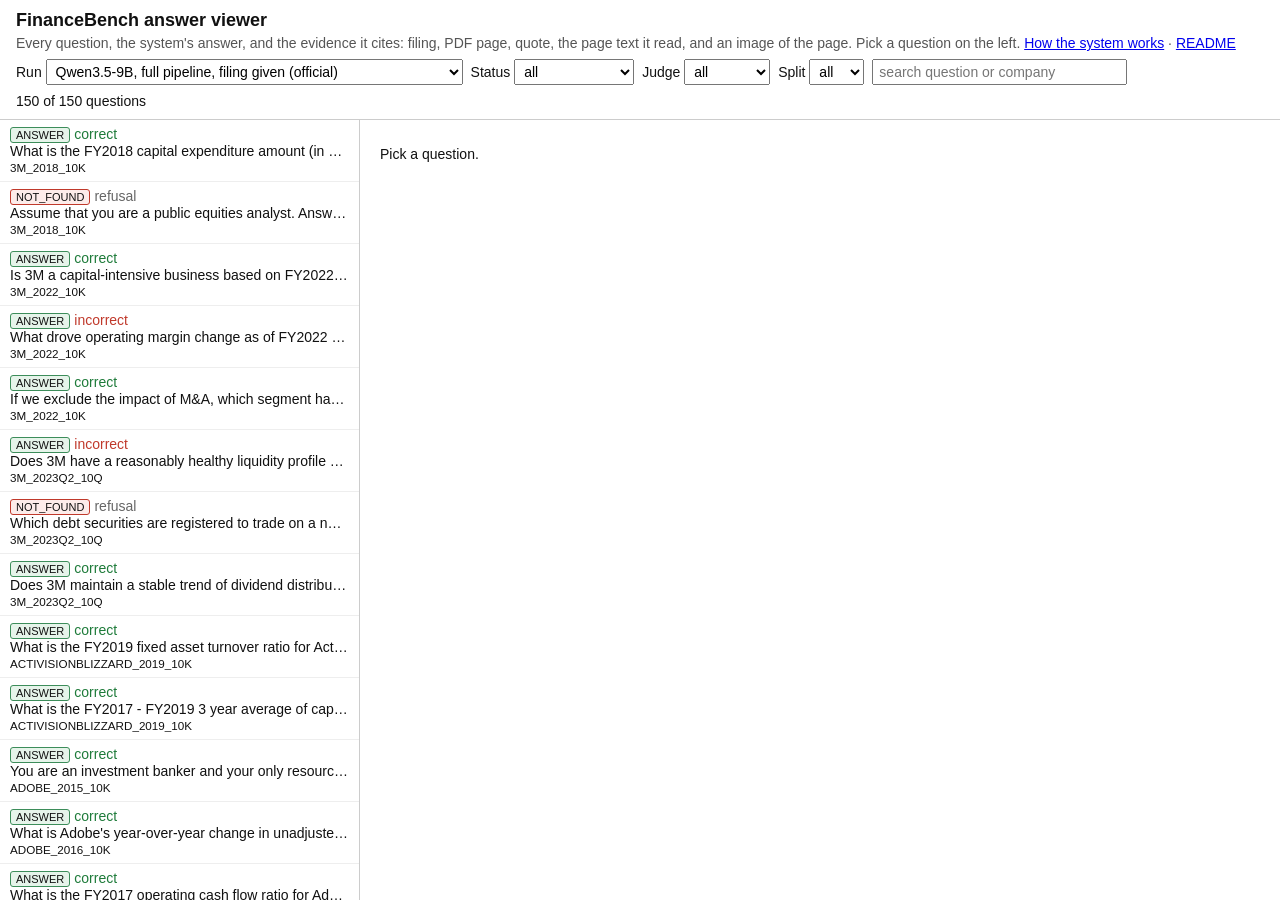
==== viewer/index.html @ c067d9ef "Local answer viewer: answers, computation, cited pages with highlighted quotes and page images, veri" ====
<!doctype html>
<html lang="en">
<head>
<meta charset="utf-8">
<meta name="viewport" content="width=device-width, initial-scale=1">
<title>FinanceBench answer viewer</title>
<style>
  :root { --line:#ccc; --muted:#555; --hl:#fff3a8; }
  body { font-family: "Helvetica Neue", Helvetica, Arial, sans-serif; font-size: 14px; margin: 0; color:#111; background:#fff; }
  header { padding: 10px 16px; border-bottom: 1px solid var(--line); }
  header h1 { font-size: 18px; margin: 0 0 4px; }
  header p { margin: 0 0 8px; color: var(--muted); }
  .controls { display:flex; flex-wrap:wrap; gap:8px; align-items:center; }
  select, input { font: inherit; padding: 3px 5px; }
  main { display:grid; grid-template-columns: 360px 1fr; height: calc(100vh - 120px); }
  #list { overflow:auto; border-right:1px solid var(--line); }
  #list div.item { padding:6px 10px; border-bottom:1px solid #eee; cursor:pointer; }
  #list div.item:hover { background:#f5f5f5; }
  #list div.item.sel { background:#e8eefb; }
  #list .q { display:block; overflow:hidden; text-overflow:ellipsis; white-space:nowrap; }
  #detail { overflow:auto; padding: 12px 20px 40px; }
  .tag { display:inline-block; font-size:11px; padding:1px 5px; border:1px solid #999; border-radius:3px; margin-right:4px; }
  .ANSWER { background:#e6f4ea; border-color:#3c8d5a; } .NOT_FOUND { background:#fdecea; border-color:#c0392b; }
  .AMBIGUOUS { background:#fff6d6; border-color:#b8962e; } .BARE { background:#eee; }
  .correct { color:#1e7b3a; } .incorrect { color:#c0392b; } .refusal { color:#666; }
  h2 { font-size: 16px; margin: 0 0 6px; } h3 { font-size: 14px; margin: 18px 0 6px; border-bottom:1px solid #eee; }
  .meta { color: var(--muted); margin-bottom: 8px; }
  .answer { font-size: 15px; background:#fafafa; border:1px solid #eee; padding:8px 10px; }
  code, pre { font-family: Menlo, Consolas, monospace; font-size: 12px; }
  pre { background:#fafafa; border:1px solid #eee; padding:6px 8px; max-height: 260px; overflow:auto; white-space:pre-wrap; }
  pre mark { background: var(--hl); }
  .ev { border:1px solid var(--line); padding:8px 10px; margin-bottom:10px; }
  .ev .row { display:grid; grid-template-columns: 1fr 260px; gap: 12px; }
  .ev img { width: 100%; border:1px solid var(--line); cursor: zoom-in; }
  details { margin-top: 6px; } summary { cursor:pointer; color:#234; }
  table { border-collapse: collapse; } td { padding: 2px 8px 2px 0; vertical-align: top; }
  #overlay { position:fixed; inset:0; background:rgba(0,0,0,.75); display:none; align-items:flex-start; justify-content:center; overflow:auto; z-index:9; }
  #overlay img { max-width: 900px; width: 95%; margin: 20px 0; background:#fff; }
  #flow { display:none; padding: 10px 16px; border-bottom:1px solid var(--line); }
  #flow img { max-width: 760px; width: 100%; }
  @media (max-width: 800px) { main { grid-template-columns: 1fr; height:auto; } #list { max-height: 40vh; } .ev .row { grid-template-columns: 1fr; } }
</style>
</head>
<body>
<header>
  <h1>FinanceBench answer viewer</h1>
  <p>Every question, the system's answer, and the evidence it cites: filing, PDF page, quote, the page text it read, and an image of the page. Pick a question on the left.
     <a href="#" id="flowlink">How the system works</a> · <a href="../README.md">README</a></p>
  <div class="controls">
    <label>Run <select id="run"></select></label>
    <label>Status <select id="status"><option value="">all</option><option>ANSWER</option><option>NOT_FOUND</option><option>AMBIGUOUS</option><option>BARE</option></select></label>
    <label>Judge <select id="judge"><option value="">all</option><option>correct</option><option>incorrect</option><option>refusal</option></select></label>
    <label>Split <select id="split"><option value="">all</option><option>dev</option><option>test</option></select></label>
    <input id="search" placeholder="search question or company" size="28">
    <span id="count"></span>
  </div>
</header>
<div id="flow"><img src="../docs/diagrams/system-flow.svg" alt="System flow diagram"></div>
<main>
  <div id="list"></div>
  <div id="detail"><p>Pick a question.</p></div>
</main>
<div id="overlay"><img alt=""></div>
<script src="data.js"></script>
<script>
const D = window.DATA, Q = Object.fromEntries(D.questions.map(q => [q.qid, q]));
const $ = id => document.getElementById(id);
const esc = s => String(s ?? "").replace(/[&<>"]/g, c => ({"&":"&amp;","<":"&lt;",">":"&gt;",'"':"&quot;"}[c]));
const norm = s => String(s ?? "").replace(/[\s|]+/g, "").toLowerCase();
let sel = null;

D.runs.forEach((r, i) => $("run").add(new Option(r.label, i)));
["run","status","judge","split"].forEach(id => $(id).onchange = render);
$("search").oninput = render;
$("flowlink").onclick = e => { e.preventDefault(); const f = $("flow"); f.style.display = f.style.display === "block" ? "none" : "block"; };
$("overlay").onclick = () => $("overlay").style.display = "none";

function run() { return D.runs[$("run").value]; }

function render() {
  const R = run(), st = $("status").value, jd = $("judge").value, sp = $("split").value, s = $("search").value.toLowerCase();
  const items = D.questions.filter(q => {
    const r = R.rows[q.qid]; if (!r) return false;
    return (!st || r.status === st) && (!jd || r.judge === jd) && (!sp || q.split === sp) &&
      (!s || (q.question + " " + q.doc).toLowerCase().includes(s));
  });
  $("count").textContent = items.length + " of " + D.questions.length + " questions";
  $("list").innerHTML = items.map((q, i) => {
    const r = R.rows[q.qid];
    return `<div class="item ${q.qid === sel ? "sel" : ""}" data-q="${q.qid}">
      <span class="tag ${r.status}">${r.status}</span><span class="${r.judge}">${r.judge ?? ""}</span>
      <span class="q">${esc(q.question)}</span><small>${esc(q.doc)}</small></div>`;
  }).join("");
  $("list").querySelectorAll(".item").forEach(el => el.onclick = () => { sel = el.dataset.q; render(); show(); });
  if (sel) show();
}

function passage(p) {
  const qn = norm(p.quote);
  return (p.passage || "").split("\n").map(l => {
    const ln = norm(l);
    return ln && (qn.includes(ln) && ln.length > 6 || ln.includes(qn)) ? `<mark>${esc(l)}</mark>` : esc(l);
  }).join("\n");
}

function evidence(ps) {
  return ps.map(p => `<div class="ev"><div class="row"><div>
      <b>${esc(p.id ?? "")}</b> · <code>${esc(p.doc)}</code> · PDF page <b>${p.page}</b>
      ${p.column ? " · column " + esc(p.column) : ""}${p.scale ? " · " + esc(p.scale) : ""}
      <div>Quote: <code>${esc(p.quote)}</code></div>
      <details open><summary>Page text the model read (quote highlighted)</summary><pre>${passage(p)}</pre></details>
    </div><div><img src="${p.img}" alt="page ${p.page}" loading="lazy" onclick="zoom('${p.img}')"><small>Click to enlarge</small></div></div></div>`).join("");
}

function zoom(src) { const o = $("overlay"); o.querySelector("img").src = src; o.style.display = "flex"; }

function show() {
  const q = Q[sel], r = run().rows[sel]; if (!q || !r) return;
  let h = `<h2>${esc(q.question)}</h2>
    <div class="meta">${esc(q.qid)} · filing in the dataset <code>${esc(q.doc)}</code> · ${esc(q.type)} · ${q.split} split</div>
    <span class="tag ${r.status}">${r.status}</span>`;
  if (r.answer) h += `<h3>Answer</h3><div class="answer">${esc(r.answer)}</div>`;
  if (r.computation) h += `<h3>Computation (done by Python, not the model)</h3><code>${esc(r.computation)}</code>`;
  if (r.status === "BARE") h += `<p class="meta">Bare run: one prompt, no checks, no extracted evidence. Shown for comparison only.</p>`;
  if (r.provenance.length) h += `<h3>Provenance (attached by code from checked values)</h3>` + evidence(r.provenance);
  if (r.reason && r.status !== "ANSWER") h += `<h3>Why the system did not answer</h3><p>${esc(r.reason)}</p>`;
  else if (r.reason) h += `<p class="meta">${esc(r.reason)}</p>`;
  (r.alternatives || []).forEach(a => h += `<h3>Candidate answer from <code>${esc(a.doc)}</code></h3><div class="answer">${esc(a.answer)}</div>` + evidence(a.provenance));
  if (r.verifier) {
    const v = r.verifier;
    h += `<h3>Verifier (${esc(r.models?.verifier)}, sees page images)</h3><table>
      <tr><td>Decision</td><td><b>${v.pass ? "accepted" : "rejected"}</b></td></tr>
      <tr><td>Period correct</td><td>${v.period_ok}</td></tr><tr><td>Unit correct</td><td>${v.unit_ok}</td></tr>
      <tr><td>Value in the right column</td><td>${v.value_in_correct_column}</td></tr><tr><td>Answer supported</td><td>${esc(v.answer_supported)}</td></tr>
      ${v.problem ? `<tr><td>Problem noted</td><td>${esc(v.problem)}</td></tr>` : ""}</table>`;
  }
  if (r.candidates && r.candidates.length > 1 || run().id.startsWith("pathb")) h += `<h3>Router (Path B): candidate filings</h3><p>${(r.candidates || []).map(c => "<code>" + esc(c) + "</code>").join(", ") || "none"}</p>`;
  if (r.searched) h += `<h3>Pages searched</h3><p>${r.searched.map(s => `<code>${esc(s.doc)}</code>: ${s.pages.join(", ")}`).join("<br>")}</p>`;
  h += `<h3>Models</h3><p>Answer: <code>${esc(r.models?.answer)}</code> · Verifier: <code>${esc(r.models?.verifier ?? "none")}</code></p>`;
  const cited = r.provenance.map(p => p.page), hit = r.provenance.some(p => p.doc === q.doc && q.gold_pages.includes(p.page));
  h += `<details><summary>Evaluation only (the system never sees this): judge label, gold answer, gold pages</summary>
    <table><tr><td>Judge label</td><td class="${r.judge}"><b>${r.judge ?? "n/a"}</b></td></tr>
    <tr><td>Gold answer</td><td>${esc(q.gold_answer)}</td></tr>
    <tr><td>Gold justification</td><td>${esc(q.gold_justification)}</td></tr>
    <tr><td>Gold evidence pages</td><td>${q.gold_pages.join(", ")} ${cited.length ? (hit ? "· a cited page is a gold page" : "· no cited page is a gold page") : ""}</td></tr></table></details>`;
  $("detail").innerHTML = h;
  $("detail").scrollTop = 0;
}
render();
</script>
</body>
</html>
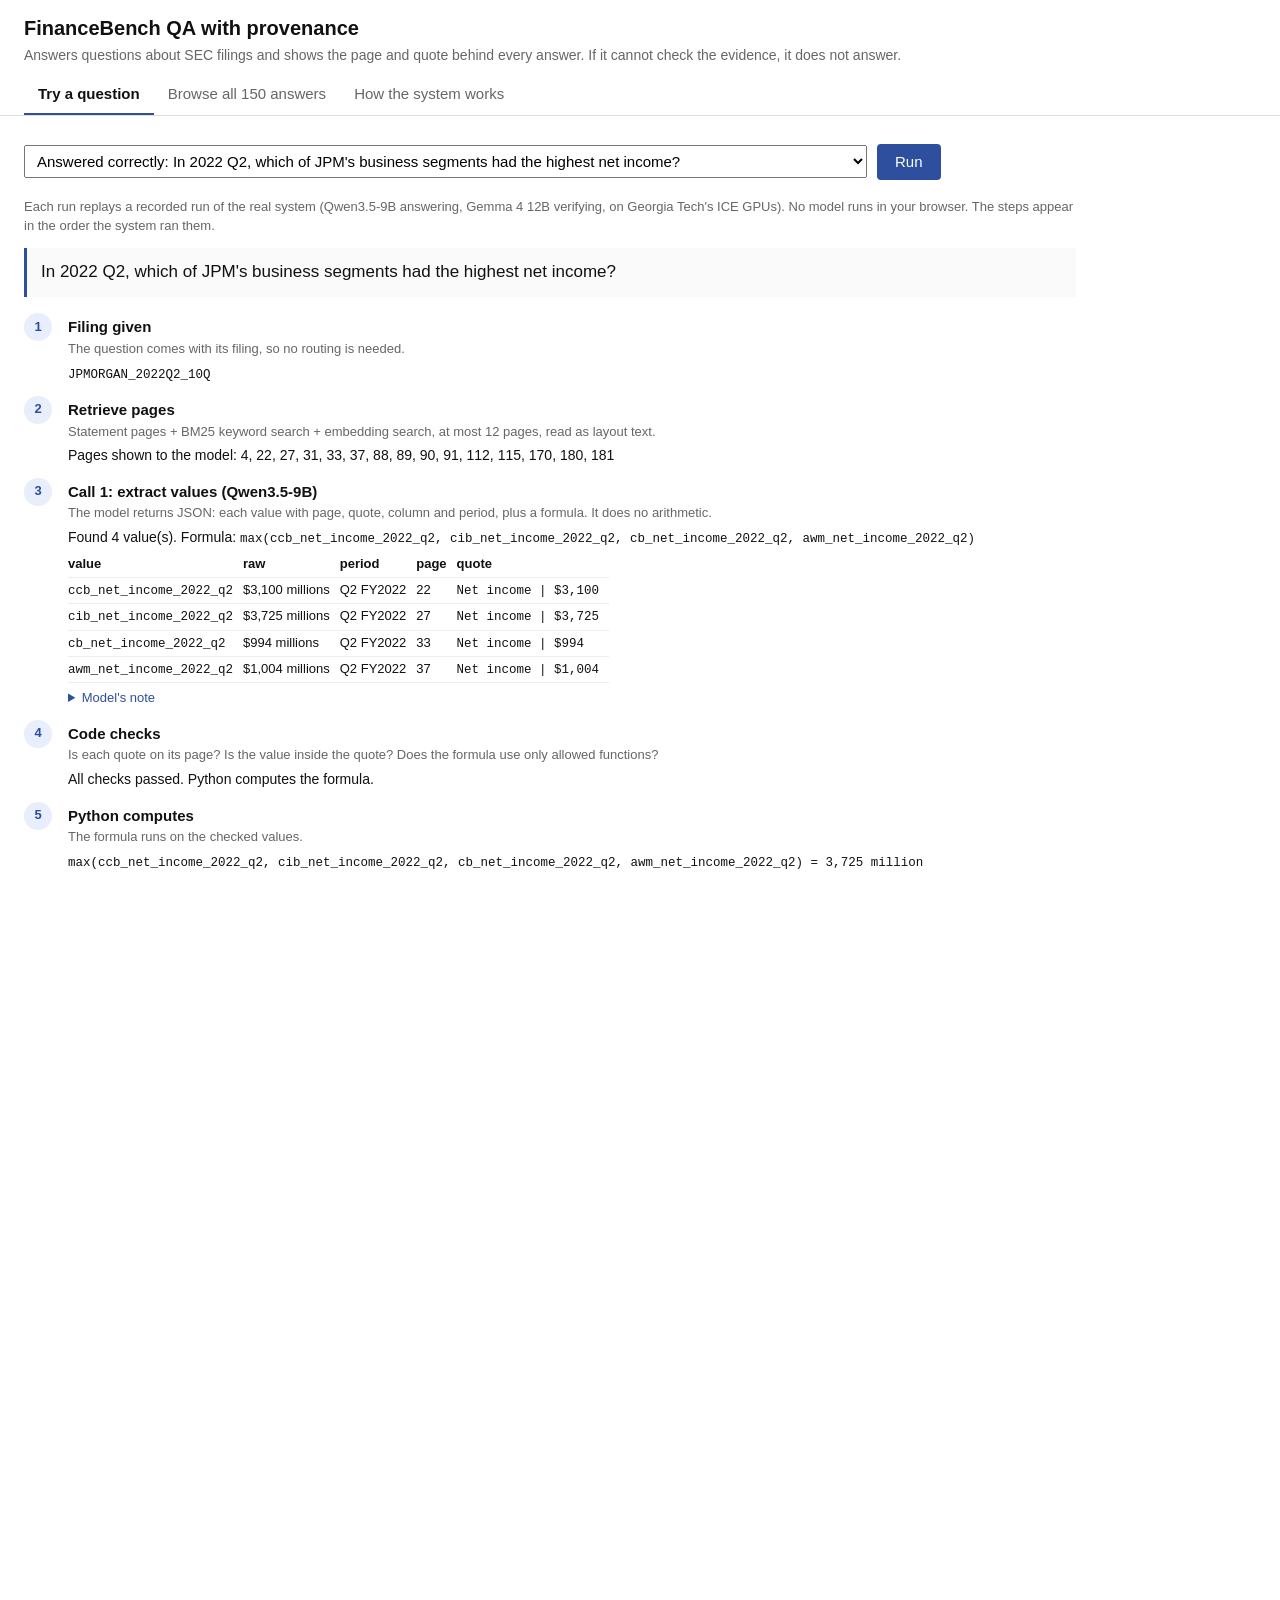
==== commit 8cad04ea: "Demo UI: replay tab with four preset questions, browse tab, system-flow tab; deployed to Vercel" ====
--- a/viewer/index.html
+++ b/viewer/index.html
@@ -3,63 +3,89 @@
 <head>
 <meta charset="utf-8">
 <meta name="viewport" content="width=device-width, initial-scale=1">
-<title>FinanceBench answer viewer</title>
+<title>FinanceBench QA demo</title>
 <style>
-  :root { --line:#ccc; --muted:#555; --hl:#fff3a8; }
-  body { font-family: "Helvetica Neue", Helvetica, Arial, sans-serif; font-size: 14px; margin: 0; color:#111; background:#fff; }
-  header { padding: 10px 16px; border-bottom: 1px solid var(--line); }
-  header h1 { font-size: 18px; margin: 0 0 4px; }
-  header p { margin: 0 0 8px; color: var(--muted); }
-  .controls { display:flex; flex-wrap:wrap; gap:8px; align-items:center; }
-  select, input { font: inherit; padding: 3px 5px; }
-  main { display:grid; grid-template-columns: 360px 1fr; height: calc(100vh - 120px); }
-  #list { overflow:auto; border-right:1px solid var(--line); }
-  #list div.item { padding:6px 10px; border-bottom:1px solid #eee; cursor:pointer; }
-  #list div.item:hover { background:#f5f5f5; }
-  #list div.item.sel { background:#e8eefb; }
-  #list .q { display:block; overflow:hidden; text-overflow:ellipsis; white-space:nowrap; }
-  #detail { overflow:auto; padding: 12px 20px 40px; }
-  .tag { display:inline-block; font-size:11px; padding:1px 5px; border:1px solid #999; border-radius:3px; margin-right:4px; }
-  .ANSWER { background:#e6f4ea; border-color:#3c8d5a; } .NOT_FOUND { background:#fdecea; border-color:#c0392b; }
-  .AMBIGUOUS { background:#fff6d6; border-color:#b8962e; } .BARE { background:#eee; }
-  .correct { color:#1e7b3a; } .incorrect { color:#c0392b; } .refusal { color:#666; }
-  h2 { font-size: 16px; margin: 0 0 6px; } h3 { font-size: 14px; margin: 18px 0 6px; border-bottom:1px solid #eee; }
-  .meta { color: var(--muted); margin-bottom: 8px; }
-  .answer { font-size: 15px; background:#fafafa; border:1px solid #eee; padding:8px 10px; }
-  code, pre { font-family: Menlo, Consolas, monospace; font-size: 12px; }
-  pre { background:#fafafa; border:1px solid #eee; padding:6px 8px; max-height: 260px; overflow:auto; white-space:pre-wrap; }
-  pre mark { background: var(--hl); }
-  .ev { border:1px solid var(--line); padding:8px 10px; margin-bottom:10px; }
-  .ev .row { display:grid; grid-template-columns: 1fr 260px; gap: 12px; }
-  .ev img { width: 100%; border:1px solid var(--line); cursor: zoom-in; }
-  details { margin-top: 6px; } summary { cursor:pointer; color:#234; }
-  table { border-collapse: collapse; } td { padding: 2px 8px 2px 0; vertical-align: top; }
-  #overlay { position:fixed; inset:0; background:rgba(0,0,0,.75); display:none; align-items:flex-start; justify-content:center; overflow:auto; z-index:9; }
-  #overlay img { max-width: 900px; width: 95%; margin: 20px 0; background:#fff; }
-  #flow { display:none; padding: 10px 16px; border-bottom:1px solid var(--line); }
-  #flow img { max-width: 760px; width: 100%; }
-  @media (max-width: 800px) { main { grid-template-columns: 1fr; height:auto; } #list { max-height: 40vh; } .ev .row { grid-template-columns: 1fr; } }
+  :root { --line:#ddd; --muted:#666; --accent:#2d4f9e; --ok:#1e7b3a; --bad:#c0392b; --warn:#9a7a1c; --bg:#fafafa; }
+  * { box-sizing: border-box; }
+  body { font-family: "Helvetica Neue", Helvetica, Arial, sans-serif; font-size: 15px; line-height: 1.45; margin: 0; color:#111; background:#fff; }
+  header { padding: 14px 24px 0; border-bottom: 1px solid var(--line); }
+  header h1 { font-size: 20px; margin: 0 0 2px; }
+  header p { margin: 0 0 10px; color: var(--muted); font-size: 14px; }
+  nav button { font: inherit; border: 0; background: none; padding: 8px 14px; cursor: pointer; color: var(--muted); border-bottom: 2px solid transparent; }
+  nav button.on { color: #111; border-bottom-color: var(--accent); font-weight: 600; }
+  section { display: none; padding: 20px 24px 60px; max-width: 1100px; }
+  section.on { display: block; }
+  .muted { color: var(--muted); font-size: 13px; }
+  select, input, button.run { font: inherit; padding: 6px 8px; }
+  button.run { background: var(--accent); color: #fff; border: 0; border-radius: 4px; padding: 7px 18px; cursor: pointer; }
+  .picker { display:flex; gap:10px; flex-wrap:wrap; align-items:center; margin: 8px 0 18px; }
+  .picker select { min-width: 520px; max-width: 100%; }
+  .qbox { font-size: 17px; padding: 12px 14px; background: var(--bg); border-left: 3px solid var(--accent); margin-bottom: 16px; }
+  .step { display:grid; grid-template-columns: 34px 1fr; gap: 10px; margin-bottom: 12px; opacity: 0; transform: translateY(4px); transition: all .25s; }
+  .step.show { opacity: 1; transform: none; }
+  .num { width: 28px; height: 28px; border-radius: 50%; background: #e8eefb; color: var(--accent); display:flex; align-items:center; justify-content:center; font-weight: 600; font-size: 13px; }
+  .step.fail .num { background: #fdecea; color: var(--bad); }
+  .step h3 { margin: 3px 0 2px; font-size: 15px; }
+  .step .what { color: var(--muted); font-size: 13px; margin-bottom: 4px; }
+  .result { font-size: 14px; }
+  .pill { display:inline-block; font-size: 12px; padding: 1px 7px; border-radius: 10px; border: 1px solid; margin-right: 4px; }
+  .ANSWER { color: var(--ok); } .NOT_FOUND { color: var(--bad); } .AMBIGUOUS { color: var(--warn); } .BARE { color: #555; }
+  .correct { color: var(--ok); } .incorrect { color: var(--bad); } .refusal { color: #555; }
+  .final { border: 1px solid var(--line); border-radius: 6px; padding: 14px 16px; margin-top: 8px; }
+  .final .ans { font-size: 16px; margin: 6px 0; }
+  .truth { background: var(--bg); border-radius: 6px; padding: 10px 14px; margin-top: 14px; font-size: 14px; }
+  details { margin-top: 6px; } summary { cursor: pointer; color: var(--accent); font-size: 13px; }
+  code { font-family: Menlo, Consolas, monospace; font-size: 12.5px; }
+  pre { font-family: Menlo, Consolas, monospace; font-size: 12px; background: var(--bg); border: 1px solid #eee; padding: 8px; max-height: 240px; overflow: auto; white-space: pre-wrap; }
+  pre mark { background: #fff3a8; }
+  table.vals { border-collapse: collapse; font-size: 13px; margin-top: 4px; }
+  table.vals td, table.vals th { border-bottom: 1px solid #eee; padding: 3px 10px 3px 0; text-align: left; vertical-align: top; }
+  .ev { display:grid; grid-template-columns: 1fr 200px; gap: 14px; border-top: 1px solid #eee; padding-top: 10px; margin-top: 10px; }
+  .ev img { width: 100%; border: 1px solid var(--line); cursor: zoom-in; }
+  #overlay { position:fixed; inset:0; background:rgba(0,0,0,.75); display:none; justify-content:center; overflow:auto; z-index:9; }
+  #overlay img { max-width: 900px; width: 95%; margin: 20px 0; background:#fff; align-self:flex-start; }
+  /* browse */
+  .browse { display:grid; grid-template-columns: 340px 1fr; gap: 20px; }
+  .filters { display:flex; gap:8px; flex-wrap:wrap; margin-bottom: 12px; }
+  #list { border: 1px solid var(--line); border-radius: 6px; max-height: 72vh; overflow: auto; }
+  #list .item { padding: 8px 10px; border-bottom: 1px solid #f0f0f0; cursor: pointer; font-size: 14px; }
+  #list .item:hover { background: var(--bg); } #list .item.sel { background: #e8eefb; }
+  #list .item small { color: var(--muted); }
+  .flow img { width: 100%; max-width: 900px; }
+  @media (max-width: 820px) { .browse { grid-template-columns: 1fr; } .ev { grid-template-columns: 1fr; } .picker select { min-width: 0; width: 100%; } section { padding: 16px; } }
 </style>
 </head>
 <body>
 <header>
-  <h1>FinanceBench answer viewer</h1>
-  <p>Every question, the system's answer, and the evidence it cites: filing, PDF page, quote, the page text it read, and an image of the page. Pick a question on the left.
-     <a href="#" id="flowlink">How the system works</a> · <a href="../README.md">README</a></p>
-  <div class="controls">
-    <label>Run <select id="run"></select></label>
-    <label>Status <select id="status"><option value="">all</option><option>ANSWER</option><option>NOT_FOUND</option><option>AMBIGUOUS</option><option>BARE</option></select></label>
-    <label>Judge <select id="judge"><option value="">all</option><option>correct</option><option>incorrect</option><option>refusal</option></select></label>
-    <label>Split <select id="split"><option value="">all</option><option>dev</option><option>test</option></select></label>
-    <input id="search" placeholder="search question or company" size="28">
-    <span id="count"></span>
+  <h1>FinanceBench QA with provenance</h1>
+  <p>Answers questions about SEC filings and shows the page and quote behind every answer. If it cannot check the evidence, it does not answer.</p>
+  <nav><button data-tab="try" class="on">Try a question</button><button data-tab="browse">Browse all 150 answers</button><button data-tab="flow">How the system works</button></nav>
+</header>
+
+<section id="try" class="on">
+  <div class="picker">
+    <select id="preset"></select>
+    <button class="run" id="go">Run</button>
   </div>
-</header>
-<div id="flow"><img src="../docs/diagrams/system-flow.svg" alt="System flow diagram"></div>
-<main>
-  <div id="list"></div>
-  <div id="detail"><p>Pick a question.</p></div>
-</main>
+  <p class="muted">Each run replays a recorded run of the real system (Qwen3.5-9B answering, Gemma 4 12B verifying, on Georgia Tech's ICE GPUs). No model runs in your browser. The steps appear in the order the system ran them.</p>
+  <div id="trace"></div>
+</section>
+
+<section id="browse">
+  <div class="filters">
+    <select id="run"></select>
+    <select id="status"><option value="">Any status</option><option>ANSWER</option><option>NOT_FOUND</option><option>AMBIGUOUS</option><option>BARE</option></select>
+    <select id="judge"><option value="">Any grade</option><option>correct</option><option>incorrect</option><option>refusal</option></select>
+    <input id="search" placeholder="Search question or company">
+  </div>
+  <div class="browse"><div id="list"></div><div id="detail"><p class="muted">Pick a question on the left.</p></div></div>
+</section>
+
+<section id="flow" class="flow">
+  <p class="muted">Every stage, the technology it uses, and the decision behind it. Red marks where the system refuses instead of guessing.</p>
+  <img src="system-flow.svg" alt="System flow: index, route, retrieve, extract, check, answer, verify, combine, output">
+</section>
+
 <div id="overlay"><img alt=""></div>
 <script src="data.js"></script>
 <script>
@@ -67,86 +93,131 @@
 const $ = id => document.getElementById(id);
 const esc = s => String(s ?? "").replace(/[&<>"]/g, c => ({"&":"&amp;","<":"&lt;",">":"&gt;",'"':"&quot;"}[c]));
 const norm = s => String(s ?? "").replace(/[\s|]+/g, "").toLowerCase();
-let sel = null;
-
-D.runs.forEach((r, i) => $("run").add(new Option(r.label, i)));
-["run","status","judge","split"].forEach(id => $(id).onchange = render);
-$("search").oninput = render;
-$("flowlink").onclick = e => { e.preventDefault(); const f = $("flow"); f.style.display = f.style.display === "block" ? "none" : "block"; };
+const pill = s => `<span class="pill ${s}">${s === "NOT_FOUND" ? "NO ANSWER (NOT_FOUND)" : s}</span>`;
+
+document.querySelectorAll("nav button").forEach(b => b.onclick = () => {
+  document.querySelectorAll("nav button, section").forEach(e => e.classList.remove("on"));
+  b.classList.add("on"); $(b.dataset.tab).classList.add("on");
+});
 $("overlay").onclick = () => $("overlay").style.display = "none";
-
-function run() { return D.runs[$("run").value]; }
-
-function render() {
-  const R = run(), st = $("status").value, jd = $("judge").value, sp = $("split").value, s = $("search").value.toLowerCase();
-  const items = D.questions.filter(q => {
-    const r = R.rows[q.qid]; if (!r) return false;
-    return (!st || r.status === st) && (!jd || r.judge === jd) && (!sp || q.split === sp) &&
-      (!s || (q.question + " " + q.doc).toLowerCase().includes(s));
-  });
-  $("count").textContent = items.length + " of " + D.questions.length + " questions";
-  $("list").innerHTML = items.map((q, i) => {
-    const r = R.rows[q.qid];
-    return `<div class="item ${q.qid === sel ? "sel" : ""}" data-q="${q.qid}">
-      <span class="tag ${r.status}">${r.status}</span><span class="${r.judge}">${r.judge ?? ""}</span>
-      <span class="q">${esc(q.question)}</span><small>${esc(q.doc)}</small></div>`;
-  }).join("");
-  $("list").querySelectorAll(".item").forEach(el => el.onclick = () => { sel = el.dataset.q; render(); show(); });
-  if (sel) show();
-}
+function zoom(src) { $("overlay").querySelector("img").src = src; $("overlay").style.display = "flex"; }
 
 function passage(p) {
   const qn = norm(p.quote);
-  return (p.passage || "").split("\n").map(l => {
-    const ln = norm(l);
-    return ln && (qn.includes(ln) && ln.length > 6 || ln.includes(qn)) ? `<mark>${esc(l)}</mark>` : esc(l);
-  }).join("\n");
-}
-
+  return (p.passage || "").split("\n").map(l => { const ln = norm(l);
+    return ln && ((qn.includes(ln) && ln.length > 6) || ln.includes(qn)) ? `<mark>${esc(l)}</mark>` : esc(l); }).join("\n");
+}
 function evidence(ps) {
-  return ps.map(p => `<div class="ev"><div class="row"><div>
-      <b>${esc(p.id ?? "")}</b> · <code>${esc(p.doc)}</code> · PDF page <b>${p.page}</b>
-      ${p.column ? " · column " + esc(p.column) : ""}${p.scale ? " · " + esc(p.scale) : ""}
-      <div>Quote: <code>${esc(p.quote)}</code></div>
-      <details open><summary>Page text the model read (quote highlighted)</summary><pre>${passage(p)}</pre></details>
-    </div><div><img src="${p.img}" alt="page ${p.page}" loading="lazy" onclick="zoom('${p.img}')"><small>Click to enlarge</small></div></div></div>`).join("");
-}
-
-function zoom(src) { const o = $("overlay"); o.querySelector("img").src = src; o.style.display = "flex"; }
-
-function show() {
-  const q = Q[sel], r = run().rows[sel]; if (!q || !r) return;
-  let h = `<h2>${esc(q.question)}</h2>
-    <div class="meta">${esc(q.qid)} · filing in the dataset <code>${esc(q.doc)}</code> · ${esc(q.type)} · ${q.split} split</div>
-    <span class="tag ${r.status}">${r.status}</span>`;
-  if (r.answer) h += `<h3>Answer</h3><div class="answer">${esc(r.answer)}</div>`;
-  if (r.computation) h += `<h3>Computation (done by Python, not the model)</h3><code>${esc(r.computation)}</code>`;
-  if (r.status === "BARE") h += `<p class="meta">Bare run: one prompt, no checks, no extracted evidence. Shown for comparison only.</p>`;
-  if (r.provenance.length) h += `<h3>Provenance (attached by code from checked values)</h3>` + evidence(r.provenance);
-  if (r.reason && r.status !== "ANSWER") h += `<h3>Why the system did not answer</h3><p>${esc(r.reason)}</p>`;
-  else if (r.reason) h += `<p class="meta">${esc(r.reason)}</p>`;
-  (r.alternatives || []).forEach(a => h += `<h3>Candidate answer from <code>${esc(a.doc)}</code></h3><div class="answer">${esc(a.answer)}</div>` + evidence(a.provenance));
-  if (r.verifier) {
-    const v = r.verifier;
-    h += `<h3>Verifier (${esc(r.models?.verifier)}, sees page images)</h3><table>
-      <tr><td>Decision</td><td><b>${v.pass ? "accepted" : "rejected"}</b></td></tr>
-      <tr><td>Period correct</td><td>${v.period_ok}</td></tr><tr><td>Unit correct</td><td>${v.unit_ok}</td></tr>
-      <tr><td>Value in the right column</td><td>${v.value_in_correct_column}</td></tr><tr><td>Answer supported</td><td>${esc(v.answer_supported)}</td></tr>
-      ${v.problem ? `<tr><td>Problem noted</td><td>${esc(v.problem)}</td></tr>` : ""}</table>`;
+  return ps.map(p => `<div class="ev"><div>
+    <b>${esc(p.id ?? "")}</b> <code>${esc(p.doc)}</code>, PDF page <b>${p.page}</b>${p.column ? ", column " + esc(p.column) : ""}${p.scale ? ", " + esc(p.scale) : ""}
+    <div>Quote: <code>${esc(p.quote)}</code></div>
+    <details><summary>Page text the model read (quote highlighted)</summary><pre>${passage(p)}</pre></details></div>
+    <div><img src="${p.img}" alt="PDF page ${p.page}" loading="lazy" onclick="zoom('${p.img}')"></div></div>`).join("");
+}
+
+/* ---------- Try a question ---------- */
+const cats = [...new Set(D.presets.map(p => p.category))];
+$("preset").innerHTML = cats.map(c => `<optgroup label="${esc(c)}">` + D.presets.map((p, i) => p.category === c ?
+  `<option value="${i}">${esc(c)}: ${esc(p.question.length > 95 ? p.question.slice(0, 92) + "..." : p.question)}</option>` : "").join("") + "</optgroup>").join("");
+$("go").onclick = play;
+
+function steps(p) {
+  const S = [];
+  if (p.path_b) {
+    const r = p.route || {};
+    S.push({ t: "Route the question", w: "No filing is named, so an LLM picks the company from the 42 in the corpus. Code then filters filings by period and type.",
+      r: `Company <b>${esc(r.company ?? "?")}</b>${r.years?.length ? ", years " + r.years.join(", ") : ""}${r.doc_type && r.doc_type !== "none" ? ", type " + esc(r.doc_type) : ""}.
+          Candidate filings: ${(p.candidates || []).map(c => "<code>" + esc(c) + "</code>").join(", ") || "<b>none</b>"}`,
+      fail: !(p.candidates || []).length });
+  } else {
+    S.push({ t: "Filing given", w: "The question comes with its filing, so no routing is needed.", r: `<code>${esc(p.filings[0]?.doc)}</code>` });
   }
-  if (r.candidates && r.candidates.length > 1 || run().id.startsWith("pathb")) h += `<h3>Router (Path B): candidate filings</h3><p>${(r.candidates || []).map(c => "<code>" + esc(c) + "</code>").join(", ") || "none"}</p>`;
-  if (r.searched) h += `<h3>Pages searched</h3><p>${r.searched.map(s => `<code>${esc(s.doc)}</code>: ${s.pages.join(", ")}`).join("<br>")}</p>`;
-  h += `<h3>Models</h3><p>Answer: <code>${esc(r.models?.answer)}</code> · Verifier: <code>${esc(r.models?.verifier ?? "none")}</code></p>`;
-  const cited = r.provenance.map(p => p.page), hit = r.provenance.some(p => p.doc === q.doc && q.gold_pages.includes(p.page));
-  h += `<details><summary>Evaluation only (the system never sees this): judge label, gold answer, gold pages</summary>
-    <table><tr><td>Judge label</td><td class="${r.judge}"><b>${r.judge ?? "n/a"}</b></td></tr>
-    <tr><td>Gold answer</td><td>${esc(q.gold_answer)}</td></tr>
-    <tr><td>Gold justification</td><td>${esc(q.gold_justification)}</td></tr>
-    <tr><td>Gold evidence pages</td><td>${q.gold_pages.join(", ")} ${cited.length ? (hit ? "· a cited page is a gold page" : "· no cited page is a gold page") : ""}</td></tr></table></details>`;
+  p.filings.forEach((f, fi) => {
+    const pre = p.filings.length > 1 ? `[${esc(f.doc)}] ` : "";
+    S.push({ t: pre + "Retrieve pages", w: "Statement pages + BM25 keyword search + embedding search, at most 12 pages, read as layout text.",
+      r: `Pages shown to the model: ${f.pages.join(", ")}` });
+    f.steps.forEach(s => {
+      if (s.call === 1) {
+        const v = s.values.length ? `<table class="vals"><tr><th>value</th><th>raw</th><th>period</th><th>page</th><th>quote</th></tr>` +
+          s.values.map(x => `<tr><td><code>${esc(x.name)}</code></td><td>${esc(x.raw)} ${esc(x.scale)}</td><td>${esc(x.period)}</td><td>${x.page}</td><td><code>${esc(x.quote)}</code></td></tr>`).join("") + "</table>" : "";
+        S.push({ t: pre + "Call 1: extract values (Qwen3.5-9B)", w: "The model returns JSON: each value with page, quote, column and period, plus a formula. It does no arithmetic.",
+          r: (s.status === "found" ? `Found ${s.values.length} value(s). Formula: <code>${esc(s.formula)}</code>` : `Model says: <b>${esc(s.status)}</b>`) + v +
+             (s.reason ? `<details><summary>Model's note</summary><p>${esc(s.reason)}</p></details>` : ""), fail: s.status !== "found" });
+        S.push({ t: pre + "Code checks", w: "Is each quote on its page? Is the value inside the quote? Does the formula use only allowed functions?",
+          r: s.errors.length ? `Failed: ${s.errors.map(esc).join("; ")}. The model gets one retry with this error.` : (s.status === "found" ? "All checks passed. Python computes the formula." : "Nothing to check."),
+          fail: s.errors.length > 0 });
+      } else if (s.call === 2) {
+        S.push({ t: pre + "Call 2: write the answer", w: "Plain text that cites values as [v1]. Code checks that every number is a checked value or the computed result.",
+          r: (s.answer ? `"${esc(s.answer)}"` : "(empty)") + (s.errors.length ? `<br>Number check failed: ${s.errors.map(esc).join("; ")}` : "<br>Number check passed."),
+          fail: s.errors.length > 0 });
+      }
+    });
+    if (f.computation) S.splice(S.length - 1, 0, { t: pre + "Python computes", w: "The formula runs on the checked values.", r: `<code>${esc(f.computation)}</code>` });
+    if (f.verifier) {
+      const v = f.verifier;
+      S.push({ t: pre + "Verifier (Gemma 4 12B, sees page images)", w: "A model from another family checks period, unit, column and support on images of the cited pages.",
+        r: `<b>${v.pass ? "Accepted" : "Rejected"}</b>. Period ${v.period_ok ? "ok" : "wrong"}, unit ${v.unit_ok ? "ok" : "wrong"}, column ${v.value_in_correct_column ? "ok" : "wrong"}, supported: ${esc(v.answer_supported)}.` +
+           (v.problem ? `<br>${esc(v.problem)}` : ""), fail: !v.pass });
+    }
+  });
+  if (p.path_b && p.filings.length > 1) S.push({ t: "Combine candidate filings", w: "If filings disagree, the system returns AMBIGUOUS instead of choosing.", r: pill(p.final.status) });
+  return S;
+}
+
+function finalCard(p) {
+  const f = p.final, t = p.truth || {};
+  let h = `<div class="final">${pill(f.status)}`;
+  if (f.answer) h += `<div class="ans">${esc(f.answer)}</div>`;
+  if (f.computation) h += `<div class="muted">Computed: <code>${esc(f.computation)}</code></div>`;
+  if (f.status !== "ANSWER" && f.reason) h += `<div class="muted">Why no answer: ${esc(f.reason)}</div>`;
+  if (f.provenance.length) h += `<div style="margin-top:8px"><b>Provenance</b></div>` + evidence(f.provenance);
+  f.alternatives.forEach(a => h += `<div style="margin-top:10px"><b>Candidate from <code>${esc(a.doc)}</code>:</b> ${esc(a.answer)}</div>` + evidence(a.provenance));
+  h += `</div><div class="truth"><b>Reference (not seen by the system):</b> ${esc(t.answer)}<br><span class="muted">${esc(t.source)}${t.judge ? ` · grade: <span class="${t.judge}">${t.judge}</span>` : ""}</span>` +
+       (t.note ? `<br><span class="muted">About this filing: ${esc(t.note)}</span>` : "") + `</div>`;
+  return h;
+}
+
+let timer;
+function play() {
+  clearTimeout(timer);
+  const p = D.presets[$("preset").value], S = steps(p);
+  $("trace").innerHTML = `<div class="qbox">${esc(p.question)}</div>` + S.map((s, i) => `<div class="step ${s.fail ? "fail" : ""}"><div class="num">${i + 1}</div><div>
+    <h3>${s.t}</h3><div class="what">${s.w}</div><div class="result">${s.r}</div></div></div>`).join("") +
+    `<div class="step"><div class="num">✓</div><div><h3>Final output</h3>${finalCard(p)}</div></div>`;
+  const els = [...$("trace").querySelectorAll(".step")];
+  els.forEach((e, i) => timer = setTimeout(() => e.classList.add("show"), 350 * i));
+}
+
+/* ---------- Browse ---------- */
+let sel = null;
+D.runs.forEach((r, i) => $("run").add(new Option(r.label, i)));
+["run", "status", "judge"].forEach(id => $(id).onchange = list); $("search").oninput = list;
+function list() {
+  const R = D.runs[$("run").value], st = $("status").value, jd = $("judge").value, s = $("search").value.toLowerCase();
+  const items = D.questions.filter(q => { const r = R.rows[q.qid];
+    return r && (!st || r.status === st) && (!jd || r.judge === jd) && (!s || (q.question + " " + q.doc).toLowerCase().includes(s)); });
+  $("list").innerHTML = items.map(q => { const r = R.rows[q.qid];
+    return `<div class="item ${q.qid === sel ? "sel" : ""}" data-q="${q.qid}"><span class="${r.status}">●</span> ${esc(q.question.slice(0, 90))}${q.question.length > 90 ? "..." : ""}<br><small>${esc(q.doc)} · ${r.status}${r.judge ? " · " + r.judge : ""}</small></div>`; }).join("")
+    || `<p class="muted" style="padding:10px">No questions match.</p>`;
+  $("list").querySelectorAll(".item").forEach(el => el.onclick = () => { sel = el.dataset.q; list(); detail(); });
+}
+function detail() {
+  const q = Q[sel], R = D.runs[$("run").value], r = R.rows[sel]; if (!q || !r) return;
+  let h = `<div class="qbox">${esc(q.question)}</div><div class="muted" style="margin-bottom:8px">Filing <code>${esc(q.doc)}</code> · ${esc(q.type)} · ${q.split} split</div><div class="final">${pill(r.status)}`;
+  if (r.answer) h += `<div class="ans">${esc(r.answer)}</div>`;
+  if (r.computation) h += `<div class="muted">Computed by Python: <code>${esc(r.computation)}</code></div>`;
+  if (r.status === "BARE") h += `<div class="muted">Bare run: one prompt, no checks, no evidence. Shown for comparison.</div>`;
+  if (r.status !== "ANSWER" && r.reason) h += `<div class="muted">Why no answer: ${esc(r.reason)}</div>`;
+  if (r.provenance.length) h += `<div style="margin-top:8px"><b>Provenance</b></div>` + evidence(r.provenance);
+  (r.alternatives || []).forEach(a => h += `<div style="margin-top:10px"><b>Candidate from <code>${esc(a.doc)}</code>:</b> ${esc(a.answer)}</div>` + evidence(a.provenance));
+  h += `</div>`;
+  if (r.verifier) { const v = r.verifier; h += `<details><summary>Verifier checks</summary><p>${v.pass ? "Accepted" : "Rejected"}. Period ${v.period_ok}, unit ${v.unit_ok}, column ${v.value_in_correct_column}, supported ${esc(v.answer_supported)}. ${esc(v.problem || "")}</p></details>`; }
+  if (r.searched) h += `<details><summary>Pages searched</summary><p>${r.searched.map(s => `<code>${esc(s.doc)}</code>: ${s.pages.join(", ")}`).join("<br>")}</p></details>`;
+  h += `<div class="truth"><b>Gold answer (not seen by the system):</b> ${esc(q.gold_answer)}<br><span class="muted">Grade: <span class="${r.judge}">${r.judge ?? "n/a"}</span> · gold pages ${q.gold_pages.join(", ")} · models: ${esc(r.models?.answer)}${r.models?.verifier ? ", " + esc(r.models.verifier) : ""}</span></div>`;
   $("detail").innerHTML = h;
-  $("detail").scrollTop = 0;
-}
-render();
+}
+list();
+play();
 </script>
 </body>
 </html>
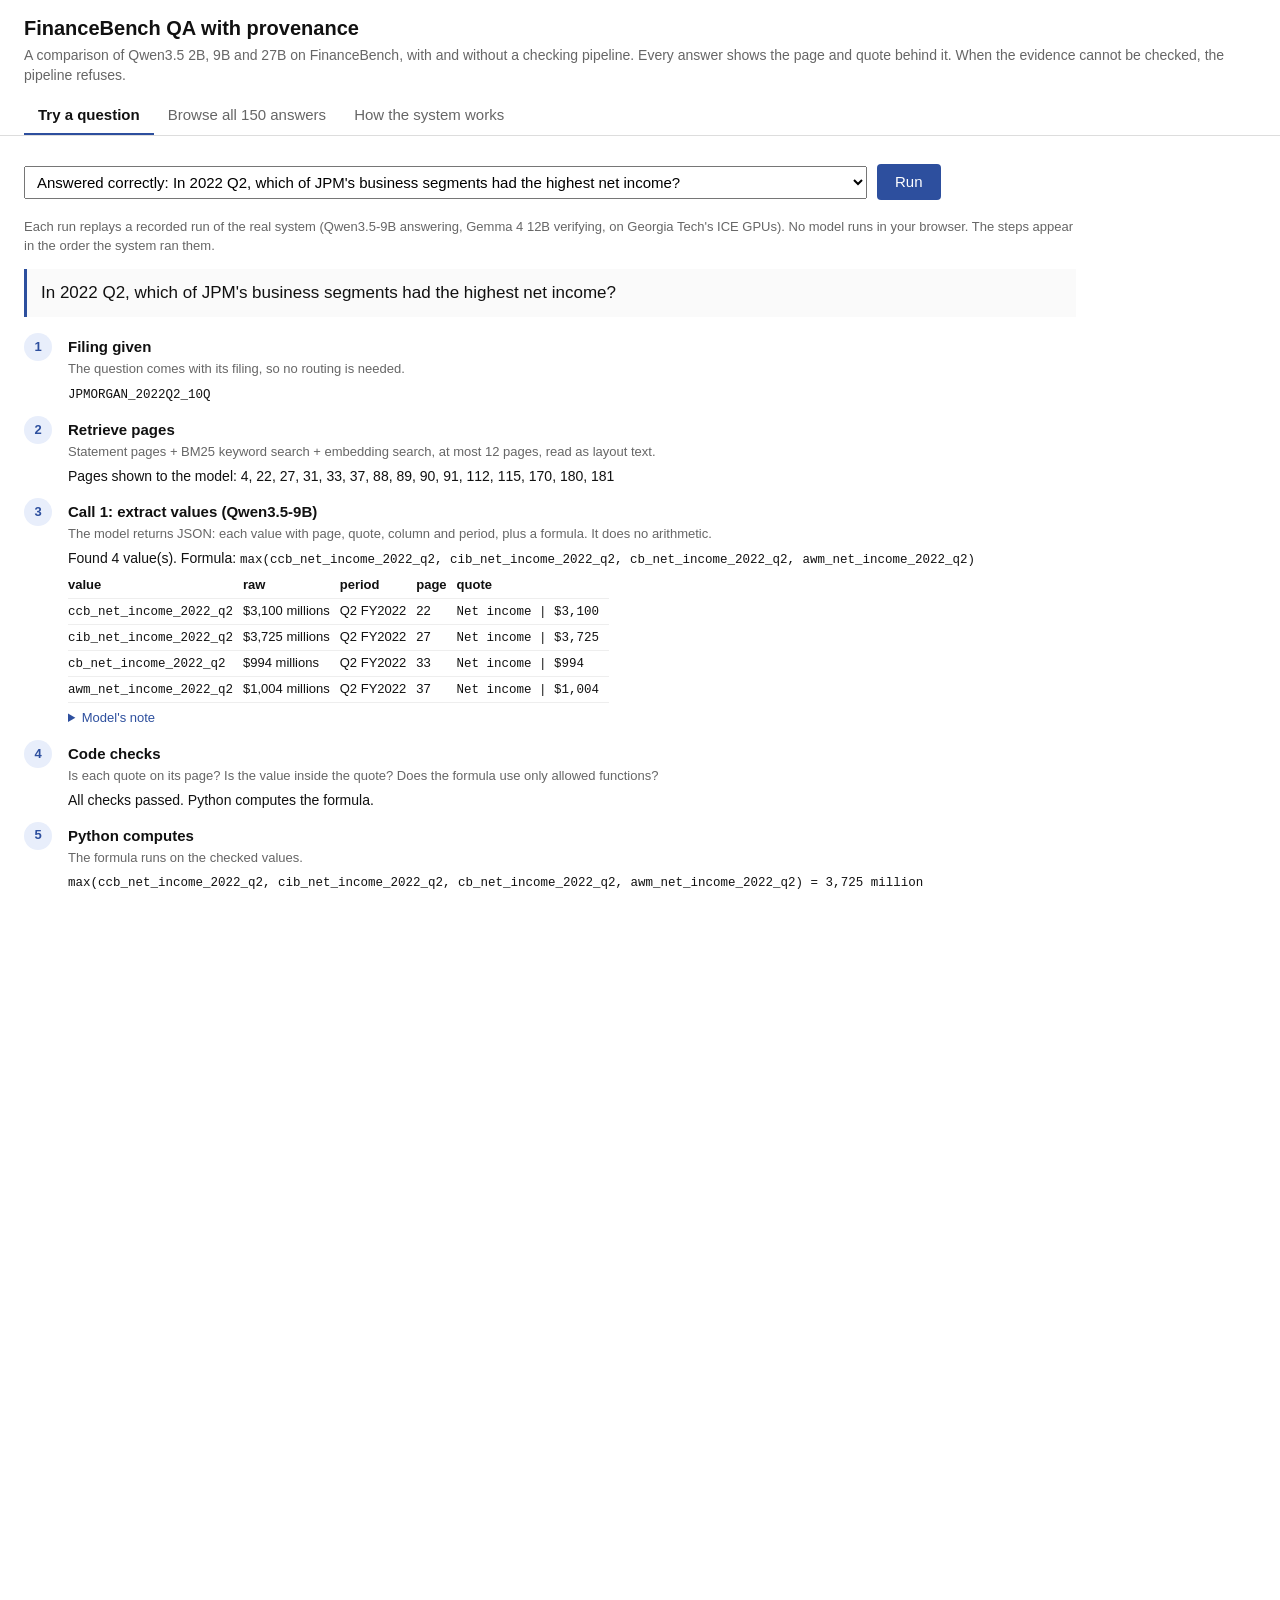
==== commit 8b742234: "Comparative study: three counts per configuration, trailing-zero grading fix, one refusal classifier" ====
--- a/viewer/index.html
+++ b/viewer/index.html
@@ -58,7 +58,7 @@
 <body>
 <header>
   <h1>FinanceBench QA with provenance</h1>
-  <p>Answers questions about SEC filings and shows the page and quote behind every answer. If it cannot check the evidence, it does not answer.</p>
+  <p>A comparison of Qwen3.5 2B, 9B and 27B on FinanceBench, with and without a checking pipeline. Every answer shows the page and quote behind it. When the evidence cannot be checked, the pipeline refuses.</p>
   <nav><button data-tab="try" class="on">Try a question</button><button data-tab="browse">Browse all 150 answers</button><button data-tab="flow">How the system works</button></nav>
 </header>
 
@@ -84,6 +84,8 @@
 <section id="flow" class="flow">
   <p class="muted">Every stage, the technology it uses, and the decision behind it. Red marks where the system refuses instead of guessing.</p>
   <img src="system-flow.svg" alt="System flow: index, route, retrieve, extract, check, answer, verify, combine, output">
+  <p class="muted" style="margin-top:28px">Inside the harness: the data at each step, the rule each check enforces, and where a failure goes. G3, G4 and G5 are Python code, not model calls.</p>
+  <img src="harness-detail.svg" alt="Harness data flow with checks, retries and refusals">
 </section>
 
 <div id="overlay"><img alt=""></div>
